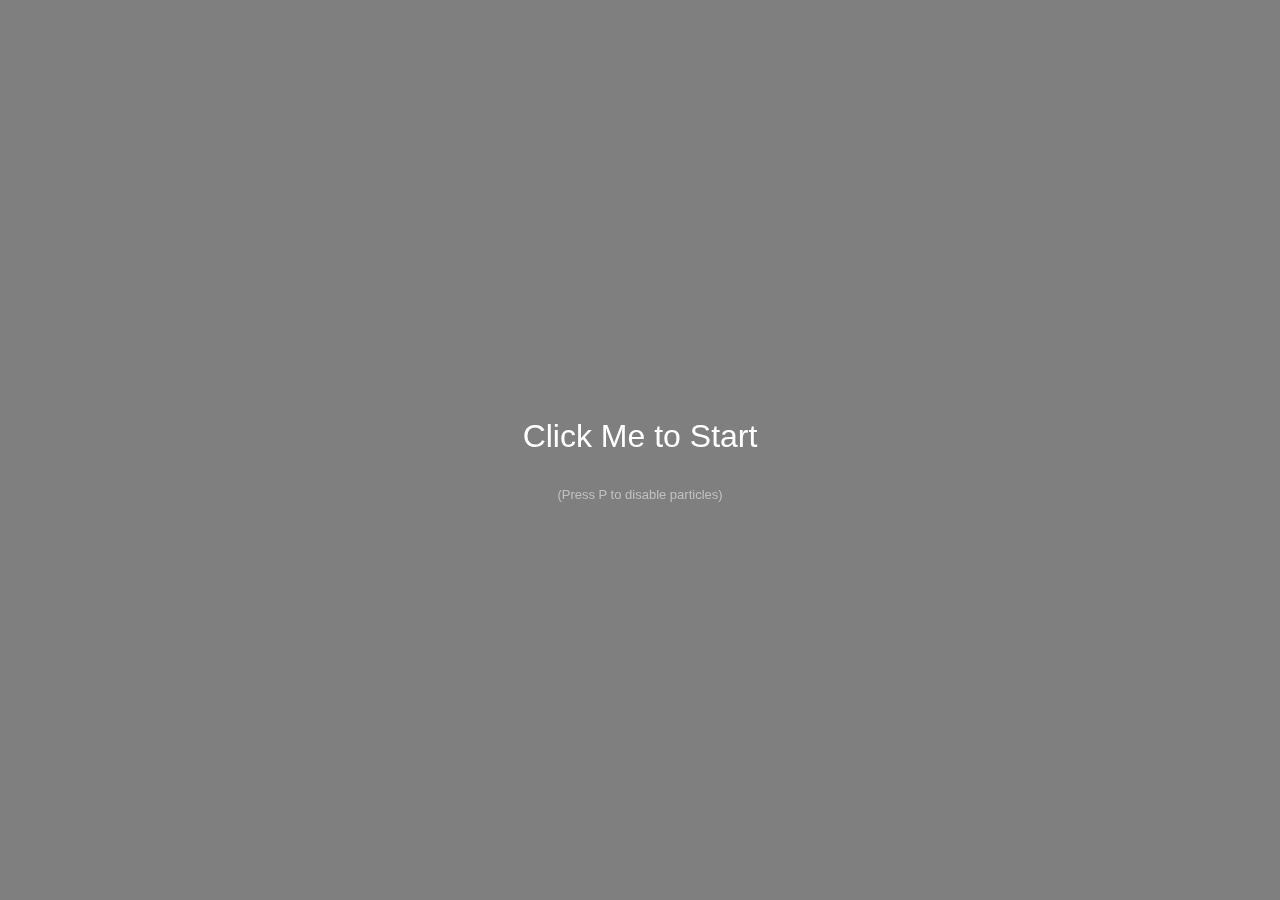
==== index.html @ 9999e56b "we" ====
<!DOCTYPE html>
<html lang="en">

<head>
    <meta charset="UTF-8">
    <meta name="viewport" content="width=device-width, initial-scale=1.0">
    <link href="https://cdn.jsdelivr.net/npm/bootstrap@5.0.2/dist/css/bootstrap.min.css" rel="stylesheet"
        integrity="sha384-EVSTQN3/azprG1Anm3QDgpJLIm9Nao0Yz1ztcQTwFspd3yD65VohhpuuCOmLASjC" crossorigin="anonymous">
    <script src="https://cdn.jsdelivr.net/npm/bootstrap@5.0.2/dist/js/bootstrap.bundle.min.js"
        integrity="sha384-MrcW6ZMFYlzcLA8Nl+NtUVF0sA7MsXsP1UyJoMp4YLEuNSfAP+JcXn/tWtIaxVXM"
        crossorigin="anonymous"></script>
    <meta property="og:title" content="HeroEyad's Cool Website!!" />
    <meta property="og:description" content="check this out my cool new website!!!" />
    <meta property="og:image" content="https://heroeyad.github.io/pics/header.jpg" />
    <meta property="og:url" content="heroeyad.github.io" />
    <meta name="twitter:card" content="https://heroeyad.github.io/pics/header.jpg">
    <meta name="twitter:title" content="HeroEyad's Cool Website!!">
    <meta name="twitter:description" content="check this out my cool new website!!!">
    <link rel="icon" type="image/png" href="pics/icon.png">
    <title>HeroEyad_'s Website</title>
    <link href="background/style.css" rel="stylesheet" />
    <script src="java/index.js"></script>
</head>

<body>

    <div class="overlay" onclick="startAnimations()">
        <div style="text-align: center;">
        <p>Click Me to Start</p>
        <p style="font-size: small; opacity: 0.5;">(Press P to disable particles)</p>
        </div>
    </div>

    <div class="card">
        <img id="profilePicture" src="pics/eydoo.gif" alt="Profile Picture">
        <div class="username" id="user">HeroEyad_</div>
        <div class="description">Programmer</div>
        <a id="artistCredit" class="credit" href="#" target="_blank">Artwork by Gumbalino</a> <!-- Changed to an anchor tag -->
        <div class="social-icons">
            <div id="youtube">
                <svg xmlns="http://www.w3.org/2000/svg" viewBox="0 0 24 24" fill="#ffffff" class="socialIco">
                    <path
                        d="M23.498 6.186a2.835 2.835 0 0 0-1.992-1.992C19.533 3.53 12 3.53 12 3.53s-7.533 0-9.506.664A2.835 2.835 0 0 0 .506 6.186 29.973 29.973 0 0 0 0 12a29.973 29.973 0 0 0 .506 5.814A2.835 2.835 0 0 0 1.992 19.81C4.467 20.194 12 20.194 12 20.194s7.533 0 9.506-.664a2.835 2.835 0 0 0 1.992-1.992A29.973 29.973 0 0 0 24 12a29.973 29.973 0 0 0-.502-5.814zM9.795 15.924V8.076l6.865 3.924-6.865 3.924z" />
                </svg>
                <div class="tooltip">YouTube</div>
            </div>
            <div id="twitter">
                <svg xmlns="http://www.w3.org/2000/svg" viewBox="0 0 24 24" fill="#ffffff" class="socialIco">
                    <path
                        d="M23.633 4.929c-.882.392-1.834.656-2.826.775 1.014-.606 1.791-1.565 2.156-2.717-.951.564-2.002.975-3.127 1.195-.896-.957-2.17-1.553-3.582-1.553-2.713 0-4.92 2.207-4.92 4.92 0 .386.044.762.126 1.125-4.088-.205-7.72-2.162-10.148-5.138-.425.728-.667 1.573-.667 2.477 0 1.707.87 3.217 2.189 4.101-.807-.026-1.566-.248-2.23-.617v.061c0 2.39 1.702 4.377 3.953 4.828-.414.112-.849.171-1.293.171-.316 0-.624-.031-.924-.088.624 1.953 2.435 3.378 4.582 3.417-1.678 1.317-3.798 2.104-6.098 2.104-.395 0-.786-.023-1.174-.069 2.188 1.403 4.779 2.222 7.578 2.222 9.078 0 14.04-7.526 14.04-14.043 0-.214-.005-.426-.014-.637.964-.696 1.8-1.565 2.46-2.555z" />
                </svg>
                <div class="tooltip">Twitter</div>
            </div>
            <div id="github">
                <svg xmlns="http://www.w3.org/2000/svg" viewBox="0 0 24 24" fill="#ffffff" class="socialIco">
                    <path
                        d="M12 0c-6.627 0-12 5.373-12 12 0 5.306 3.438 9.8 8.205 11.388.6.111.82-.261.82-.578v-2.048c-3.338.727-4.042-1.595-4.042-1.595-.545-1.388-1.333-1.759-1.333-1.759-1.088-.744.083-.729.083-.729 1.207.085 1.839 1.237 1.839 1.237 1.072 1.831 2.81 1.303 3.49.996.108-.775.419-1.303.764-1.603-2.665-.305-5.466-1.333-5.466-5.932 0-1.31.468-2.378 1.237-3.219-.124-.305-.537-1.527.118-3.178 0 0 1.008-.322 3.303 1.236a11.44 11.44 0 0 1 3.003-.404c1.021.004 2.038.137 3.003.404 2.296-1.557 3.303-1.236 3.303-1.236.657 1.651.242 2.873.118 3.178.769.84 1.237 1.91 1.237 3.219 0 4.614-2.806 5.621-5.472 5.91.43.371.814 1.102.814 2.223v3.293c0 .318.217.693.823.577C20.563 22.8 24 18.306 24 12 24 5.373 18.627 0 12 0z" />
                </svg>
                <div class="tooltip">GitHub</div>
            </div>
        </div>
        <div class="music-player">
            <div id="musicTitle"></div>
            <input type="range" id="musicProgress" min="0" max="100" value="0">
            <div>
                <svg onclick="playMusic()" xmlns="http://www.w3.org/2000/svg" viewBox="0 0 24 24">
                    <path d="M8 5v14l11-7z" />
                </svg>
                <svg onclick="pauseMusic()" xmlns="http://www.w3.org/2000/svg" viewBox="0 0 24 24">
                    <path d="M6 19h4V5H6zm8 0h4V5h-4z" />
                </svg>
            </div>
        </div>
    </div>

    <audio id="backgroundMusic"></audio>
    
    <p class="particle-disable">(Toggled particles)</p>

</body>

</html>
---- background/style.css ----
@import url('https://fonts.cdnfonts.com/css/vcr-osd-mono');

body {
    margin: 0;
    font-family: 'VCR OSD Mono', sans-serif;
    overflow: hidden;
    display: flex;
    justify-content: center;
    align-items: center;
    height: 100vh;
    background-image: url("eydoo.png");
    background-size: cover;
    background-repeat: no-repeat;
    background-position: center;
}


/* Particle Effect */
.particle {
    width: 5px;
    height: 5px;
    background: #ff6a00;
    position: absolute;
    border-radius: 50%;
    pointer-events: none;
    z-index: 1000;
    animation: fall 1.5s linear forwards;
}

@keyframes fall {
    0% {
        transform: translate(-50%, -50%) translateY(0);
        opacity: 1;
    }

    100% {
        transform: translate(-50%, -50%) translateY(200px);
        opacity: 0;
    }
}

/* Click Me Overlay */
.overlay {
    position: fixed;
    top: 0;
    left: 0;
    width: 100%;
    height: 100vh;
    background: rgba(0, 0, 0, 0.5);
    display: flex;
    justify-content: center;
    align-items: center;
    color: white;
    font-size: 2em;
    cursor: pointer;
    z-index: 100;
}

@keyframes bye {
    0% {
        opacity: 1;
    }
    100% {
        opacity: 0;
        display: none;
    }
}

/* Particle Disable Log */
.particle-disable {
    display: none;
    position: fixed;
    top: 10px;
    left: 10px;
    background: rgba(0, 0, 0, 0.5);
    color: white;
}

/* Centering the Card */
.card {
    background: linear-gradient(135deg, rgba(0,0,0,0.6), rgba(0,0,0,0.4));
    padding: 30px;
    border-radius: 15px;
    text-align: center;
    color: white;
    width: 350px;
    opacity: 0;
    transform: translateY(20px);
    animation: fadeIn 1s ease-out forwards;
    position: relative;
    z-index: 1;
    display: none;
}

@keyframes fadeIn {
    to {
        opacity: 1;
        transform: translateY(0);
    }
}

.card img {
    width: 120px;
    height: 120px;
    border-radius: 50%;
    display: block;
    margin: 0 auto;
    /* Center the image */
}

.username {
    font-size: 1.8em;
    margin: 10px 0;
}

/* Typing animation */
.description {
    font-size: 1em;
    margin: 10px 0;
    opacity: 0.8;
    white-space: nowrap;
    overflow: hidden;
    border-right: 2px solid white;
    /* Cursor effect */
    animation: typing 3s steps(40, end), blink-caret 0.75s step-end infinite;
}
@keyframes typing {
    from {
        width: 0
    }

    to {
        width: 100%
    }
}

@keyframes blink-caret {

    from,
    to {
        border-color: transparent
    }

    50% {
        border-color: white
    }
}

/* Icon Hover Effect */
.social-icons {
    display: flex;
    justify-content: center;
    margin: 20px 0;
}

.social-icons div {
    position: relative;
    /* display: inline-block; */
    /* that makes the icons so freaking far from each other */
    /* if u encounter issues then re add the inline block */
    cursor: pointer;
    transition: transform 0.3s ease;
}

@keyframes smolMove {
    0% {
        opacity: 0.2;
    }
    100% {
        opacity: 1;
    }
}

.socialIco {
    animation: 1s smolMove ease-out;
    animation-fill-mode: forwards;
}
.social-icons div:hover {
    transform: scale(1.2);
}

.social-icons div:hover .tooltip {
    opacity: 1;
    transform: translateY(-10px);
}

.social-icons svg {
    width: 30px;
    height: 30px;
}

.tooltip {
    position: absolute;
    bottom: -40px;
    left: 50%;
    transform: translateX(-50%);
    background: rgba(0, 0, 0, 0.8);
    color: white;
    padding: 5px 10px;
    border-radius: 5px;
    opacity: 0;
    transition: all 0.3s ease;
    pointer-events: none;
}

/* Music Player */
.music-player {
    background: rgba(255, 255, 255, 0.1);
    padding: 10px;
    border-radius: 10px;
    margin-top: 10px;
    position: relative;
    z-index: 1;
    display: flex;
    align-items: center;
    justify-content: space-between;
}

.music-player div {
    font-size: 1em;
}

.music-player input[type="range"] {
    width: 70%;
    margin: 0 10px;
}

.music-player svg {
    width: 30px;
    height: 30px;
    cursor: pointer;
    transition: opacity 0.3s ease;
}

.music-player svg:hover {
    opacity: 0.8;
}

/* Personalized input range */
input[type="range"] {
    -webkit-appearance: none;
    width: 100%;
    height: 10px;
    background: linear-gradient(to right, rgba(0,0,0,0.7), rgba(0,0,0,0.5));
    outline: none;
    opacity: 0.7;
    -webkit-transition: .2s;
    transition: opacity .2s;
    border-radius: 5px;
}

input[type="range"]::-webkit-slider-thumb {
    -webkit-appearance: none;
    appearance: none;
    width: 20px;
    height: 20px;
    background: rgba(255, 255, 255, 0.9);
    cursor: pointer;
    border-radius: 50%;
    box-shadow: 0 0 2px rgba(0, 0, 0, 0.5);
}

input[type="range"]::-moz-range-thumb {
    width: 20px;
    height: 20px;
    background: #ffffff;
    cursor: pointer;
    border-radius: 50%;
    box-shadow: 0 0 2px rgba(0, 0, 0, 0.5);
}

input[type="range"]::-webkit-slider-thumb:hover {
    box-shadow: 0 0 5px rgba(0, 0, 0, 0.5);
}

input[type="range"]::-moz-range-thumb:hover {
    box-shadow: 0 0 5px rgba(0, 0, 0, 0.5);
}
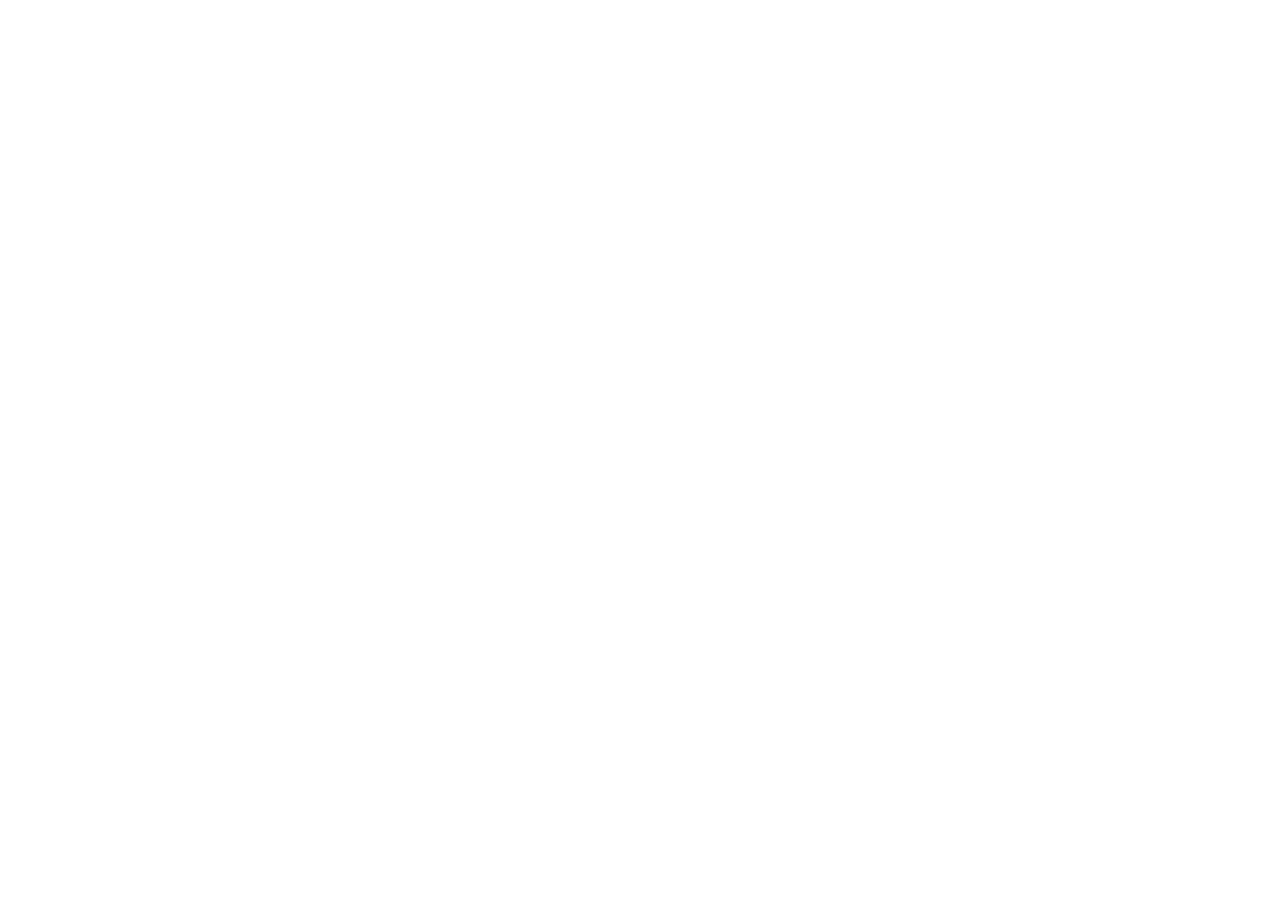
==== commit b57c64ae: "Merge pull request #2 from toperri/tweaker" ====
--- a/index.html
+++ b/index.html
@@ -19,22 +19,15 @@
     <link rel="icon" type="image/png" href="pics/icon.png">
     <title>HeroEyad_'s Website</title>
     <link href="background/style.css" rel="stylesheet" />
-    <script src="java/index.js"></script>
 </head>
 
 <body>
-
-    <div class="overlay" onclick="startAnimations()">
-        <div style="text-align: center;">
-        <p>Click Me to Start</p>
-        <p style="font-size: small; opacity: 0.5;">(Press P to disable particles)</p>
-        </div>
-    </div>
-
-    <div class="card">
+    <div class="card" style="height: 350px;">
         <img id="profilePicture" src="pics/eydoo.gif" alt="Profile Picture">
         <div class="username" id="user">HeroEyad_</div>
-        <div class="description">Programmer</div>
+        <div class="descContainer">
+            <div class="description">Programmer</div>
+        </div>
         <a id="artistCredit" class="credit" href="#" target="_blank">Artwork by Gumbalino</a> <!-- Changed to an anchor tag -->
         <div class="social-icons">
             <div id="youtube">
@@ -59,16 +52,20 @@
                 <div class="tooltip">GitHub</div>
             </div>
         </div>
-        <div class="music-player">
+        <div class="music-player" style="display: none;">
             <div id="musicTitle"></div>
             <input type="range" id="musicProgress" min="0" max="100" value="0">
             <div>
-                <svg onclick="playMusic()" xmlns="http://www.w3.org/2000/svg" viewBox="0 0 24 24">
-                    <path d="M8 5v14l11-7z" />
-                </svg>
-                <svg onclick="pauseMusic()" xmlns="http://www.w3.org/2000/svg" viewBox="0 0 24 24">
-                    <path d="M6 19h4V5H6zm8 0h4V5h-4z" />
-                </svg>
+                <div class="playMus">
+                    <svg onclick="playMusic()" xmlns="http://www.w3.org/2000/svg" viewBox="0 0 24 24">
+                        <path d="M8 5v14l11-7z" />
+                    </svg>
+                </div>
+                <div class="pauseMus">
+                    <svg onclick="pauseMusic()" xmlns="http://www.w3.org/2000/svg" viewBox="0 0 24 24">
+                        <path d="M6 19h4V5H6zm8 0h4V5h-4z" />
+                    </svg>
+                </div>
             </div>
         </div>
     </div>
@@ -77,6 +74,17 @@
     
     <p class="particle-disable">(Toggled particles)</p>
 
+    <script src='https://storage.ko-fi.com/cdn/scripts/overlay-widget.js'></script>
+<script>
+  kofiWidgetOverlay.draw('heroeyad', {
+    'type': 'floating-chat',
+    'floating-chat.donateButton.text': 'Support me',
+    'floating-chat.donateButton.background-color': '#323842',
+    'floating-chat.donateButton.text-color': '#fff'
+  });
+</script>
+
+<script src="java/index.js"></script>
 </body>
 
 </html>--- a/background/style.css
+++ b/background/style.css
@@ -87,9 +87,12 @@
     opacity: 0;
     transform: translateY(20px);
     animation: fadeIn 1s ease-out forwards;
+    box-shadow: 0 0 10px rgba(0, 0, 0, 0.5);
     position: relative;
     z-index: 1;
+    overflow: hidden;
     display: none;
+    transition: 1s height cubic-bezier(0.25, 1, 0.5, 1);
 }
 
 @keyframes fadeIn {
@@ -99,18 +102,43 @@
     }
 }
 
+.descContainer {
+    display: flex;
+    align-items: center;
+    justify-content: center;
+    transform: translateY(-10px);
+}
+
+@keyframes thePFP {
+    0% {
+        opacity: 0;
+        transform: translateY(20px);
+        scale: 0.9;
+    }
+    100% {
+        opacity: 1;
+        transform: translateY(0);
+        scale: 1;
+    }
+}
 .card img {
     width: 120px;
     height: 120px;
     border-radius: 50%;
     display: block;
     margin: 0 auto;
+    animation: thePFP 1s ease-out forwards;
+    animation-fill-mode: forwards;
     /* Center the image */
 }
 
 .username {
     font-size: 1.8em;
     margin: 10px 0;
+}
+
+* {
+    font-family: 'VCR OSD Mono', sans-serif;
 }
 
 /* Typing animation */
@@ -122,7 +150,7 @@
     overflow: hidden;
     border-right: 2px solid white;
     /* Cursor effect */
-    animation: typing 3s steps(40, end), blink-caret 0.75s step-end infinite;
+    animation: typing 2.5s steps(40, end), blink-caret 0.75s step-end infinite;
 }
 @keyframes typing {
     from {
@@ -211,9 +239,8 @@
     margin-top: 10px;
     position: relative;
     z-index: 1;
-    display: flex;
-    align-items: center;
-    justify-content: space-between;
+    box-shadow: 0 0 10px rgba(0, 0, 0, 0.05);
+    display: block;
 }
 
 .music-player div {
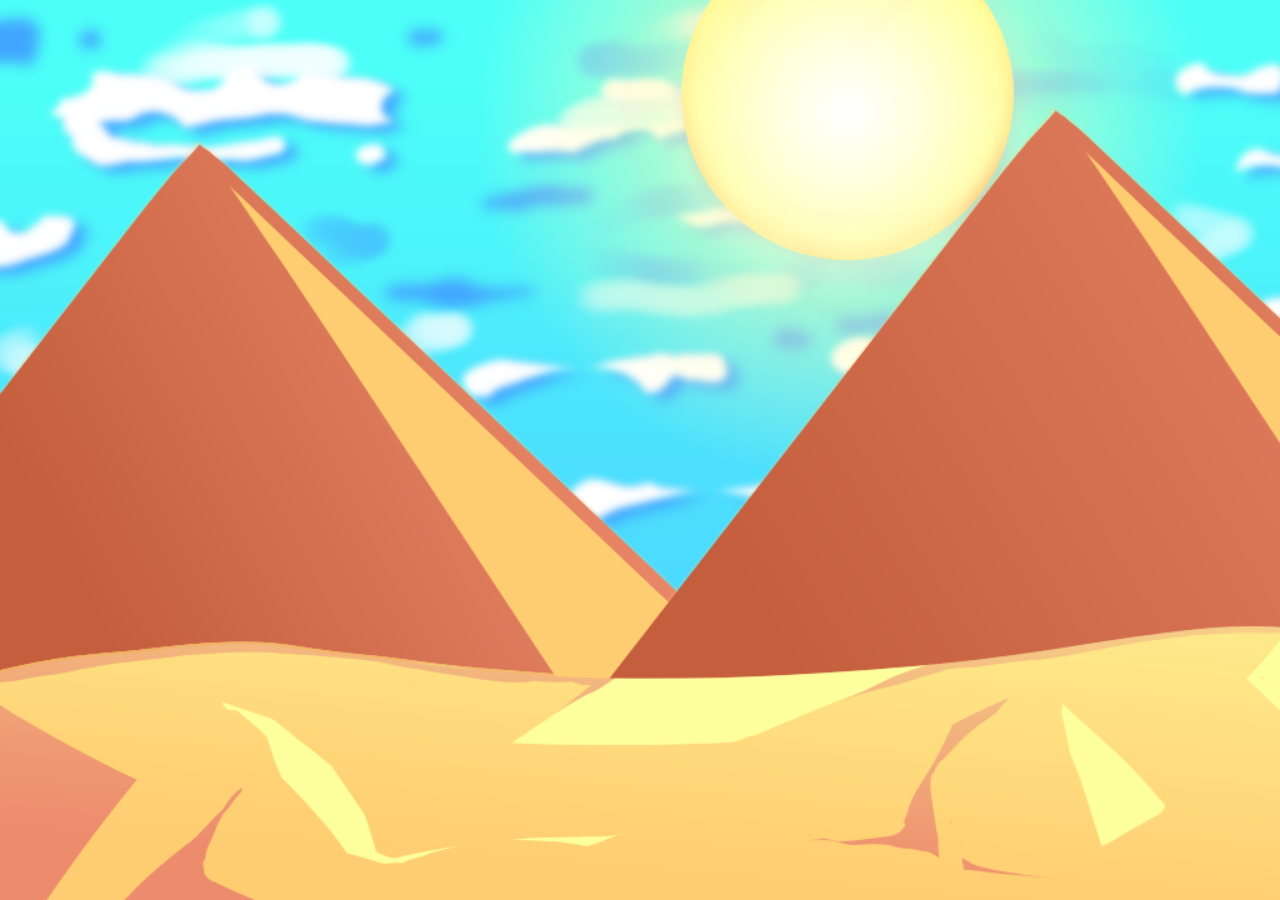
==== commit 776e8a0a: "OVERHAUL!" ====
--- a/index.html
+++ b/index.html
@@ -9,26 +9,26 @@
     <script src="https://cdn.jsdelivr.net/npm/bootstrap@5.0.2/dist/js/bootstrap.bundle.min.js"
         integrity="sha384-MrcW6ZMFYlzcLA8Nl+NtUVF0sA7MsXsP1UyJoMp4YLEuNSfAP+JcXn/tWtIaxVXM"
         crossorigin="anonymous"></script>
-    <meta property="og:title" content="HeroEyad's Cool Website!!" />
+    <meta property="og:title" content="HeroEyad's Website!" />
     <meta property="og:description" content="check this out my cool new website!!!" />
-    <meta property="og:image" content="https://heroeyad.github.io/pics/header.jpg" />
-    <meta property="og:url" content="heroeyad.github.io" />
-    <meta name="twitter:card" content="https://heroeyad.github.io/pics/header.jpg">
-    <meta name="twitter:title" content="HeroEyad's Cool Website!!">
+    <meta property="og:image" content="https://heroeyad.github.ioassets//pics/ocs/header.jpg" />
+    <meta property="og:url" content="heroeyad.xyz" />
+    <meta name="twitter:card" content="https://heroeyad.github.io/assets/pics/ocs/header.jpg">
+    <meta name="twitter:title" content="HeroEyad's Website!">
     <meta name="twitter:description" content="check this out my cool new website!!!">
-    <link rel="icon" type="image/png" href="pics/icon.png">
+    <link rel="icon" type="image/png" href="pics/ocs/icon.png">
     <title>HeroEyad_'s Website</title>
-    <link href="background/style.css" rel="stylesheet" />
+    <link href="assets/background/style.css" rel="stylesheet" />
 </head>
 
 <body>
     <div class="card" style="height: 350px;">
-        <img id="profilePicture" src="pics/eydoo.gif" alt="Profile Picture">
+        <img id="profilePicture" src="assets/pics/ocs/eydoo.gif" alt="Profile Picture">
         <div class="username" id="user">HeroEyad_</div>
         <div class="descContainer">
             <div class="description">Programmer</div>
         </div>
-        <a id="artistCredit" class="credit" href="#" target="_blank">Artwork by Gumbalino</a> <!-- Changed to an anchor tag -->
+        <a id="artistCredit" class="credit" href="#" target="_blank">Artwork by Gumbalino</a>
         <div class="social-icons">
             <div id="youtube">
                 <svg xmlns="http://www.w3.org/2000/svg" viewBox="0 0 24 24" fill="#ffffff" class="socialIco">
@@ -44,6 +44,23 @@
                 </svg>
                 <div class="tooltip">Twitter</div>
             </div>
+            <div id="bluesky">
+                <img src="https://upload.wikimedia.org/wikipedia/commons/thumb/7/7a/Bluesky_Logo.svg/600px-Bluesky_Logo.svg.png"
+                    alt="BlueSky Logo" class="socialIco"
+                    style="width: 30px; height: 30px; filter: brightness(0) invert(1);" />
+                <div class="tooltip">BlueSky</div>
+            </div>
+            <div id="roblox">
+                <img src="https://upload.wikimedia.org/wikipedia/commons/thumb/d/dc/Roblox_icon_-_2017.svg/512px-Roblox_icon_-_2017.svg.png?20230528063848" 
+                     alt="Roblox Logo" class="socialIco" 
+                     style="width: 30px; height: 30px; filter: brightness(0) invert(1);">
+                <div class="tooltip">Roblox</div>
+            </div>
+            <!--div id="gamebanana">
+                <img src="https://images.gamebanana.com/static/img/banana.png" alt="GameBanana Logo" class="socialIco"
+                    style="width: 30px; height: 30px; filter: brightness(0) invert(1);">
+                <div class="tooltip">GameBanana</div>
+            </div-->            
             <div id="github">
                 <svg xmlns="http://www.w3.org/2000/svg" viewBox="0 0 24 24" fill="#ffffff" class="socialIco">
                     <path
@@ -71,20 +88,20 @@
     </div>
 
     <audio id="backgroundMusic"></audio>
-    
+
     <p class="particle-disable">(Toggled particles)</p>
 
     <script src='https://storage.ko-fi.com/cdn/scripts/overlay-widget.js'></script>
-<script>
-  kofiWidgetOverlay.draw('heroeyad', {
-    'type': 'floating-chat',
-    'floating-chat.donateButton.text': 'Support me',
-    'floating-chat.donateButton.background-color': '#323842',
-    'floating-chat.donateButton.text-color': '#fff'
-  });
-</script>
+    <script>
+        kofiWidgetOverlay.draw('heroeyad', {
+            'type': 'floating-chat',
+            'floating-chat.donateButton.text': 'Support me',
+            'floating-chat.donateButton.background-color': '#323842',
+            'floating-chat.donateButton.text-color': '#fff'
+        });
+    </script>
 
-<script src="java/index.js"></script>
+    <script src="assets/js/index.js"></script>
 </body>
 
 </html>--- a/assets/background/style.css
+++ b/assets/background/style.css
@@ -0,0 +1,309 @@
+@import url('https://fonts.cdnfonts.com/css/vcr-osd-mono');
+
+body {
+    margin: 0;
+    font-family: 'VCR OSD Mono', sans-serif;
+    overflow: hidden;
+    display: flex;
+    justify-content: center;
+    align-items: center;
+    height: 100vh;
+    background-image: url("eydoo.png");
+    background-size: cover;
+    background-position: center;
+    background-position-x: 0;
+    background-position-y: 0;
+}
+
+/* Particle Effect */
+.particle {
+    width: 5px;
+    height: 5px;
+    background: #ff6a00;
+    position: absolute;
+    border-radius: 50%;
+    pointer-events: none;
+    z-index: 1000;
+    animation: fall 1.5s linear forwards;
+}
+
+@keyframes fall {
+    0% {
+        transform: translate(-50%, -50%) translateY(0);
+        opacity: 1;
+    }
+
+    100% {
+        transform: translate(-50%, -50%) translateY(200px);
+        opacity: 0;
+    }
+}
+
+/* Click Me Overlay */
+.overlay {
+    position: fixed;
+    top: 0;
+    left: 0;
+    width: 100%;
+    height: 100vh;
+    background: rgba(0, 0, 0, 0.5);
+    display: flex;
+    justify-content: center;
+    align-items: center;
+    color: white;
+    font-size: 2em;
+    cursor: pointer;
+    z-index: 100;
+}
+
+@keyframes bye {
+    0% {
+        opacity: 1;
+    }
+    100% {
+        opacity: 0;
+        display: none;
+    }
+}
+
+/* Particle Disable Log */
+.particle-disable {
+    display: none;
+    position: fixed;
+    top: 10px;
+    left: 10px;
+    background: rgba(0, 0, 0, 0.5);
+    color: white;
+}
+
+/* Centering the Card */
+.card {
+    background: linear-gradient(135deg, rgba(0,0,0,0.6), rgba(0,0,0,0.4));
+    padding: 30px;
+    border-radius: 15px;
+    text-align: center;
+    color: white;
+    width: 350px;
+    opacity: 0;
+    transform: translateY(20px);
+    animation: fadeIn 1s ease-out forwards;
+    box-shadow: 0 0 10px rgba(0, 0, 0, 0.5);
+    position: relative;
+    z-index: 1;
+    overflow: hidden;
+    display: none;
+    transition: 1s height cubic-bezier(0.25, 1, 0.5, 1), 0.5s scale;
+}
+
+.card:hover {
+    scale: 1.01;
+}
+
+@keyframes fadeIn {
+    to {
+        opacity: 1;
+        transform: translateY(0);
+    }
+}
+
+.descContainer {
+    display: flex;
+    align-items: center;
+    justify-content: center;
+    transform: translateY(-10px);
+}
+
+@keyframes thePFP {
+    0% {
+        opacity: 0;
+        transform: translateY(20px);
+        scale: 0.9;
+    }
+    100% {
+        opacity: 1;
+        transform: translateY(0);
+        scale: 1;
+    }
+}
+.card img {
+    width: 120px;
+    height: 120px;
+    border-radius: 50%;
+    display: block;
+    margin: 0 auto;
+    animation: thePFP 1s ease-out forwards;
+    animation-fill-mode: forwards;
+    /* Center the image */
+}
+
+.username {
+    font-size: 1.8em;
+    margin: 10px 0;
+}
+
+* {
+    font-family: 'VCR OSD Mono', sans-serif;
+}
+
+/* Typing animation */
+.description {
+    font-size: 1em;
+    margin: 10px 0;
+    opacity: 0.8;
+    white-space: nowrap;
+    overflow: hidden;
+    border-right: 2px solid white;
+    /* Cursor effect */
+    animation: typing 2.5s steps(40, end), blink-caret 0.75s step-end infinite;
+}
+@keyframes typing {
+    from {
+        width: 0
+    }
+
+    to {
+        width: 100%
+    }
+}
+
+@keyframes blink-caret {
+
+    from,
+    to {
+        border-color: transparent
+    }
+
+    50% {
+        border-color: white
+    }
+}
+
+/* Icon Hover Effect */
+.social-icons {
+    display: flex;
+    justify-content: center;
+    margin: 20px 0;
+}
+
+.social-icons div {
+    position: relative;
+    /* display: inline-block; */
+    /* that makes the icons so freaking far from each other */
+    /* if u encounter issues then re add the inline block */
+    cursor: pointer;
+    transition: transform 0.3s ease;
+}
+
+@keyframes smolMove {
+    0% {
+        opacity: 0.2;
+    }
+    100% {
+        opacity: 1;
+    }
+}
+
+.socialIco {
+    animation: 1s smolMove ease-out;
+    animation-fill-mode: forwards;
+}
+.social-icons div:hover {
+    transform: scale(1.2);
+}
+
+.social-icons div:hover .tooltip {
+    opacity: 1;
+    transform: translateY(-10px);
+}
+
+.social-icons svg {
+    width: 30px;
+    height: 30px;
+}
+
+.tooltip {
+    position: absolute;
+    bottom: -40px;
+    left: 50%;
+    transform: translateX(-50%);
+    background: rgba(0, 0, 0, 0.8);
+    color: white;
+    padding: 5px 10px;
+    border-radius: 5px;
+    opacity: 0;
+    transition: all 0.3s ease;
+    pointer-events: none;
+}
+
+/* Music Player */
+.music-player {
+    background: rgba(255, 255, 255, 0.1);
+    padding: 10px;
+    border-radius: 10px;
+    margin-top: 10px;
+    position: relative;
+    z-index: 1;
+    box-shadow: 0 0 10px rgba(0, 0, 0, 0.05);
+    display: block;
+}
+
+.music-player div {
+    font-size: 1em;
+}
+
+.music-player input[type="range"] {
+    width: 70%;
+    margin: 0 10px;
+}
+
+.music-player svg {
+    width: 30px;
+    height: 30px;
+    cursor: pointer;
+    transition: opacity 0.3s ease;
+}
+
+.music-player svg:hover {
+    opacity: 0.8;
+}
+
+/* Personalized input range */
+input[type="range"] {
+    -webkit-appearance: none;
+    width: 100%;
+    height: 10px;
+    background: linear-gradient(to right, rgba(0,0,0,0.7), rgba(0,0,0,0.5));
+    outline: none;
+    opacity: 0.7;
+    -webkit-transition: .2s;
+    transition: opacity .2s;
+    border-radius: 5px;
+}
+
+input[type="range"]::-webkit-slider-thumb {
+    -webkit-appearance: none;
+    appearance: none;
+    width: 20px;
+    height: 20px;
+    background: rgba(255, 255, 255, 0.9);
+    cursor: pointer;
+    border-radius: 50%;
+    box-shadow: 0 0 2px rgba(0, 0, 0, 0.5);
+}
+
+input[type="range"]::-moz-range-thumb {
+    width: 20px;
+    height: 20px;
+    background: #ffffff;
+    cursor: pointer;
+    border-radius: 50%;
+    box-shadow: 0 0 2px rgba(0, 0, 0, 0.5);
+}
+
+input[type="range"]::-webkit-slider-thumb:hover {
+    box-shadow: 0 0 5px rgba(0, 0, 0, 0.5);
+}
+
+input[type="range"]::-moz-range-thumb:hover {
+    box-shadow: 0 0 5px rgba(0, 0, 0, 0.5);
+}